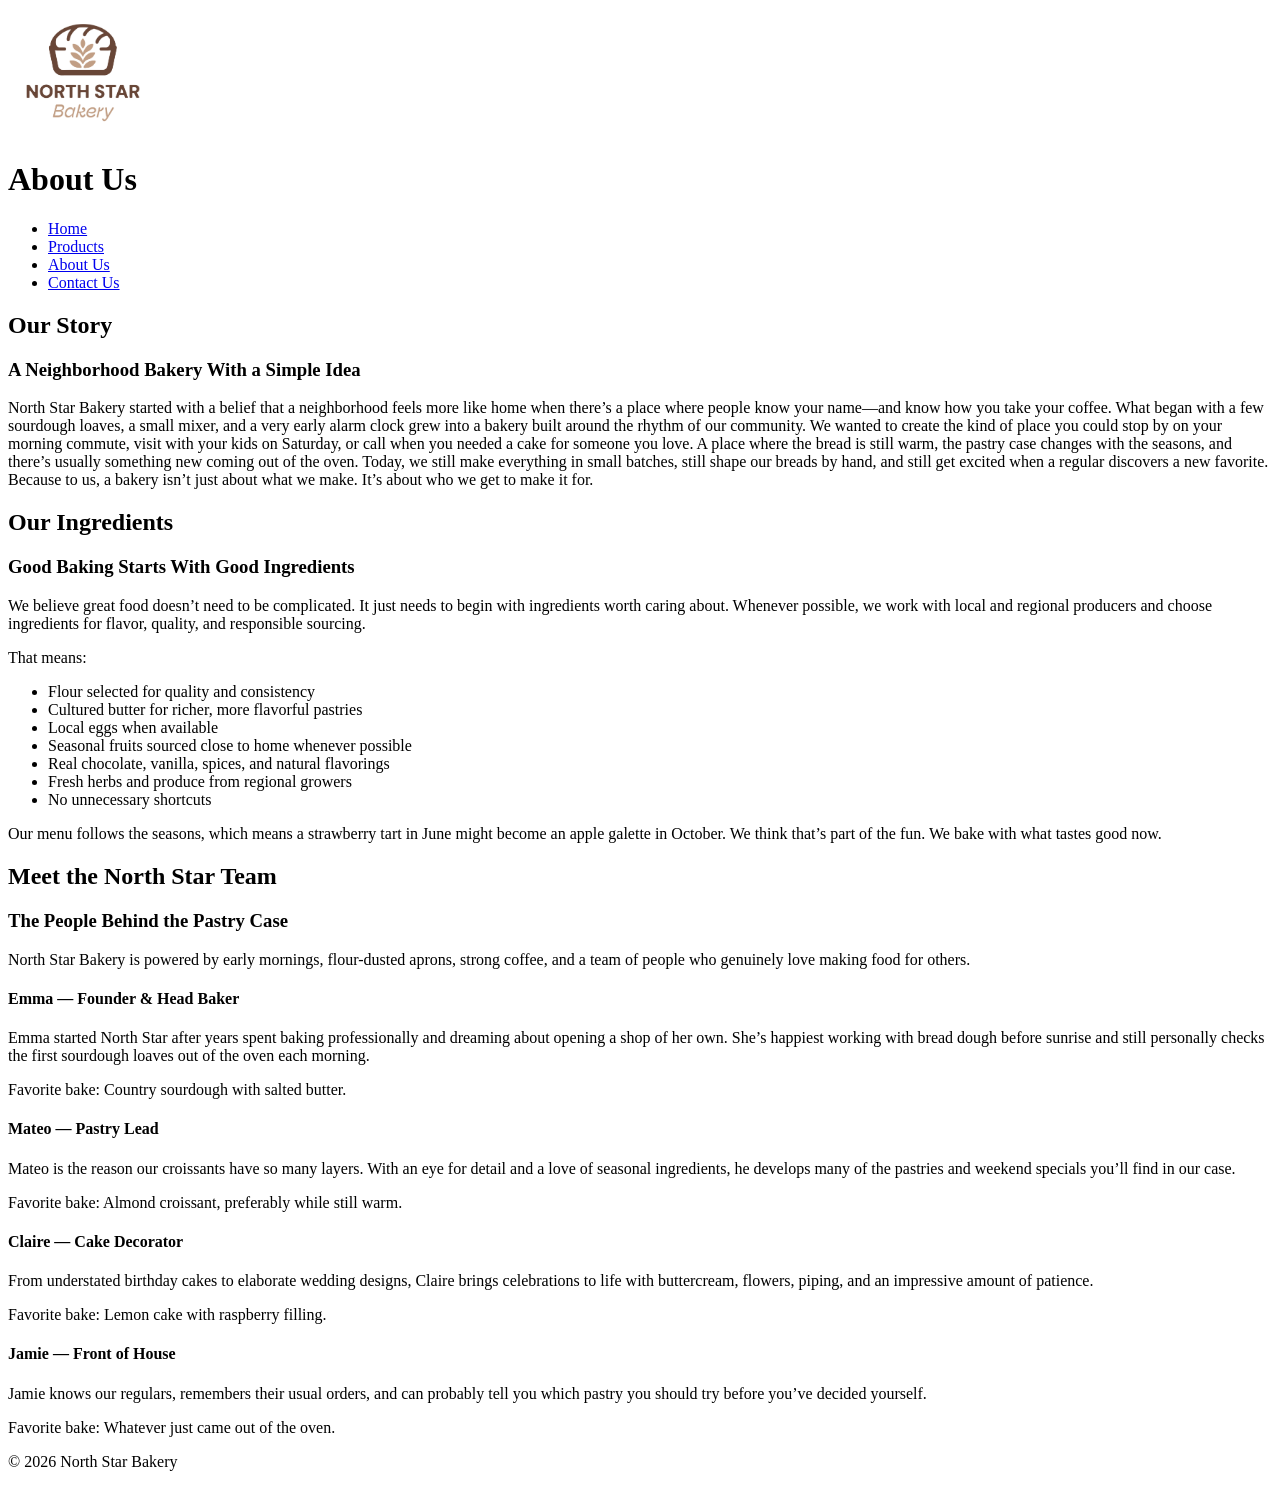
==== pages/about.html @ c11e6767 "Create initial html" ====
<!DOCTYPE html>
<html lang="en">
    <head>
        <meta charset="UTF-8">
        <title>About | North Star Bakery</title>
    </head>

    <main>
        <header>
            <img src="../images/bakery-logo_c.png" width="150" alt="North Star Bakery Logo">

            <h1>About Us</h1>

            <nav aria-label="primary">
                <ul>
                    <li><a href="/index.html">Home</a></li>
                    <li><a href="/pages/products.html">Products</a></li>
                    <li><a href="/pages/about.html" aria-current="page">About Us</a></li>
                    <li><a href="/pages/contact.html">Contact Us</a></li>
                </ul>
            </nav>
        </header>

        <body>
            <!--Story of the bakery-->
            <section>
                <h2>Our Story</h2>

                <h3>A Neighborhood Bakery With a Simple Idea</h3>

                <p>North Star Bakery started with a belief that a neighborhood feels more like home when there’s a place where people know your name—and know how you take your coffee. What began with a few sourdough loaves, a small mixer, and a very early alarm clock grew into a bakery built around the rhythm of our community. We wanted to create the kind of place you could stop by on your morning commute, visit with your kids on Saturday, or call when you needed a cake for someone you love. A place where the bread is still warm, the pastry case changes with the seasons, and there’s usually something new coming out of the oven. Today, we still make everything in small batches, still shape our breads by hand, and still get excited when a regular discovers a new favorite. Because to us, a bakery isn’t just about what we make. It’s about who we get to make it for.</p>
            </section>

            <!--Sourcing Philosophy-->
            <section>
                <h2>Our Ingredients</h2>

                <h3>Good Baking Starts With Good Ingredients</h3>

                <p>We believe great food doesn’t need to be complicated. It just needs to begin with ingredients worth caring about. Whenever possible, we work with local and regional producers and choose ingredients for flavor, quality, and responsible sourcing.</p>
                
                <p>That means:</p>

                <p>
                    <ul>
                        <li>Flour selected for quality and consistency</li>
                        <li>Cultured butter for richer, more flavorful pastries</li>
                        <li>Local eggs when available</li>
                        <li>Seasonal fruits sourced close to home whenever possible</li>
                        <li>Real chocolate, vanilla, spices, and natural flavorings</li>
                        <li>Fresh herbs and produce from regional growers</li>
                        <li>No unnecessary shortcuts</li>
                    </ul>
                </p>

                <p>Our menu follows the seasons, which means a strawberry tart in June might become an apple galette in October. We think that’s part of the fun. We bake with what tastes good now.</p>
            </section>

            <!--Staff Highlights-->
            <section>
                <h2>Meet the North Star Team</h2>

                <h3>The People Behind the Pastry Case</h3>

                <p>North Star Bakery is powered by early mornings, flour-dusted aprons, strong coffee, and a team of people who genuinely love making food for others.</p>

                <h4>Emma — Founder & Head Baker</h4>

                <p>Emma started North Star after years spent baking professionally and dreaming about opening a shop of her own. She’s happiest working with bread dough before sunrise and still personally checks the first sourdough loaves out of the oven each morning.</p>

                <p>Favorite bake: Country sourdough with salted butter.</p>

                <h4>Mateo — Pastry Lead</h4>

                <p>Mateo is the reason our croissants have so many layers. With an eye for detail and a love of seasonal ingredients, he develops many of the pastries and weekend specials you’ll find in our case.</p>

                <p>Favorite bake: Almond croissant, preferably while still warm.</p>

                <h4>Claire — Cake Decorator</h4>

                <p>From understated birthday cakes to elaborate wedding designs, Claire brings celebrations to life with buttercream, flowers, piping, and an impressive amount of patience.</p>

                <p>Favorite bake: Lemon cake with raspberry filling.</p>

                <h4>Jamie — Front of House</h4>

                <p>Jamie knows our regulars, remembers their usual orders, and can probably tell you which pastry you should try before you’ve decided yourself.</p>

                <p>Favorite bake: Whatever just came out of the oven.</p>
            </section>

        </body>

        <footer>
            <p>&copy; 2026 North Star Bakery</p>
        </footer>
    </main>
</html>
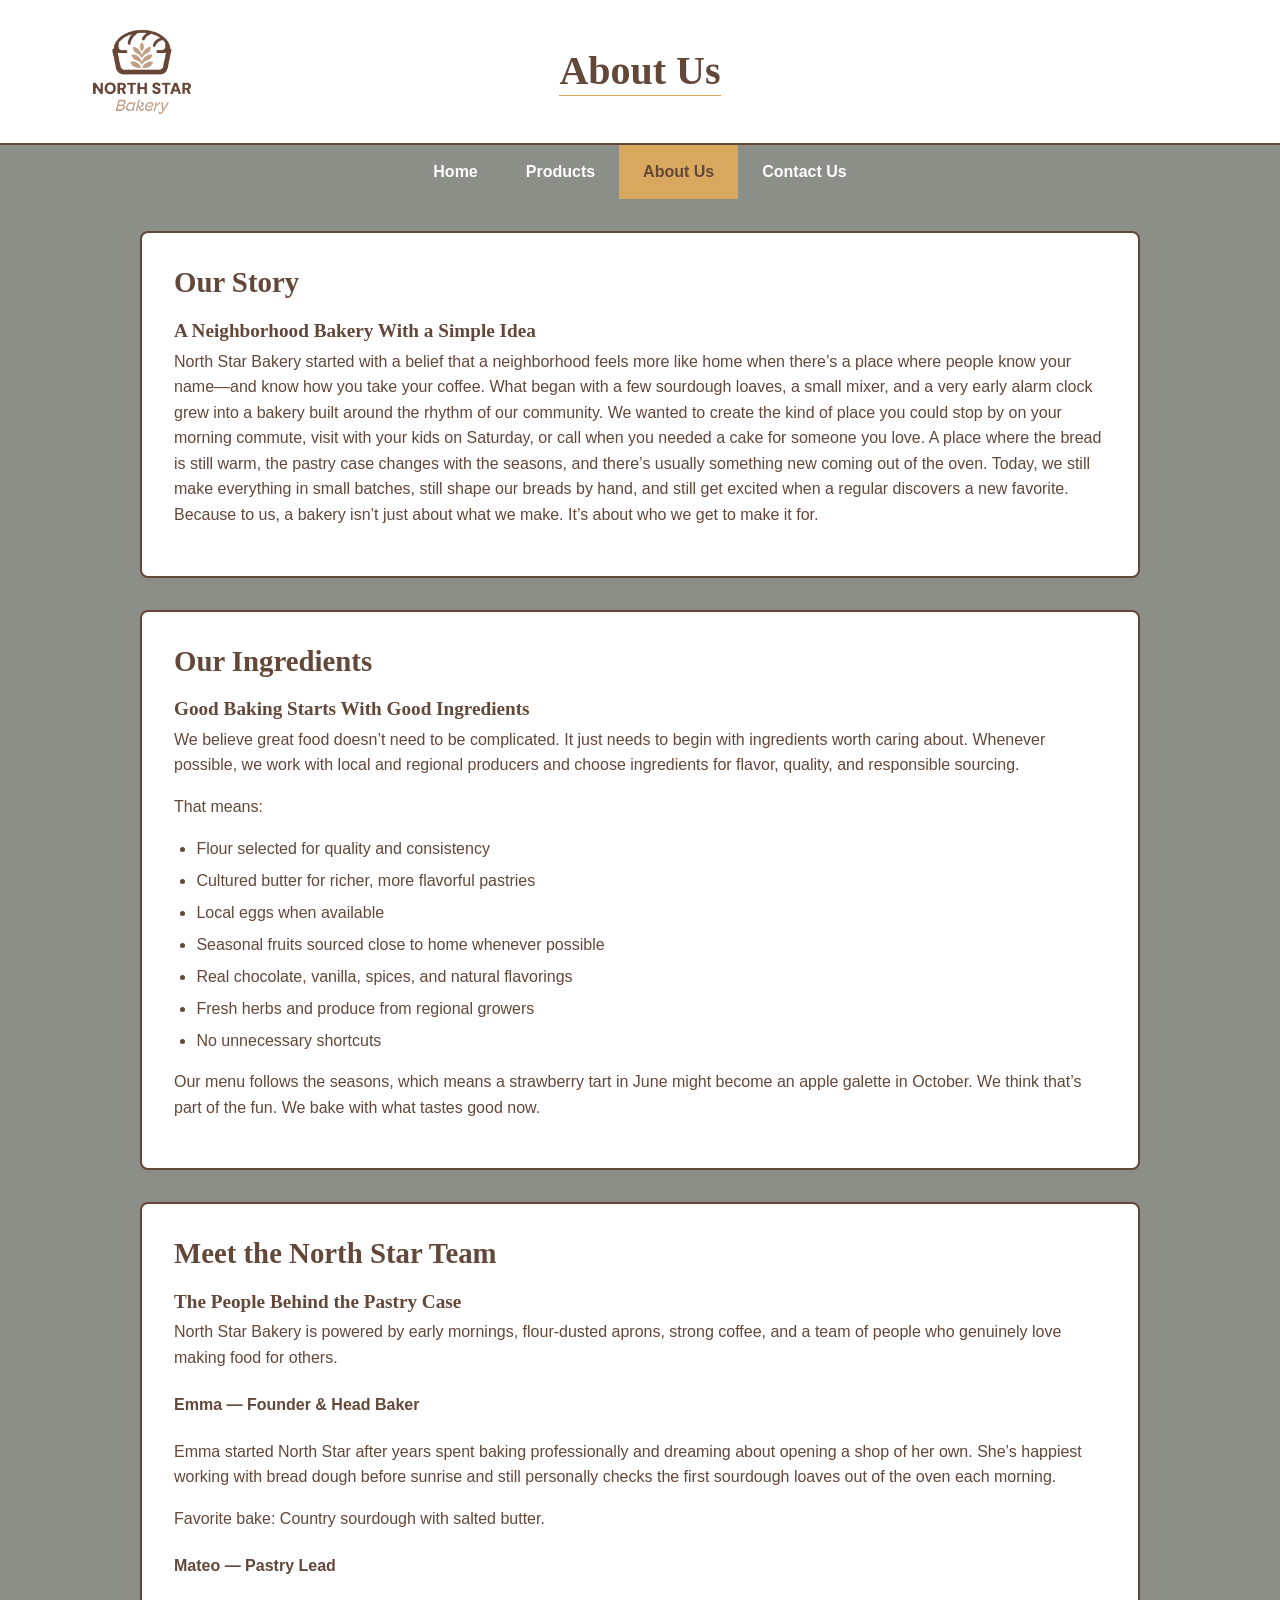
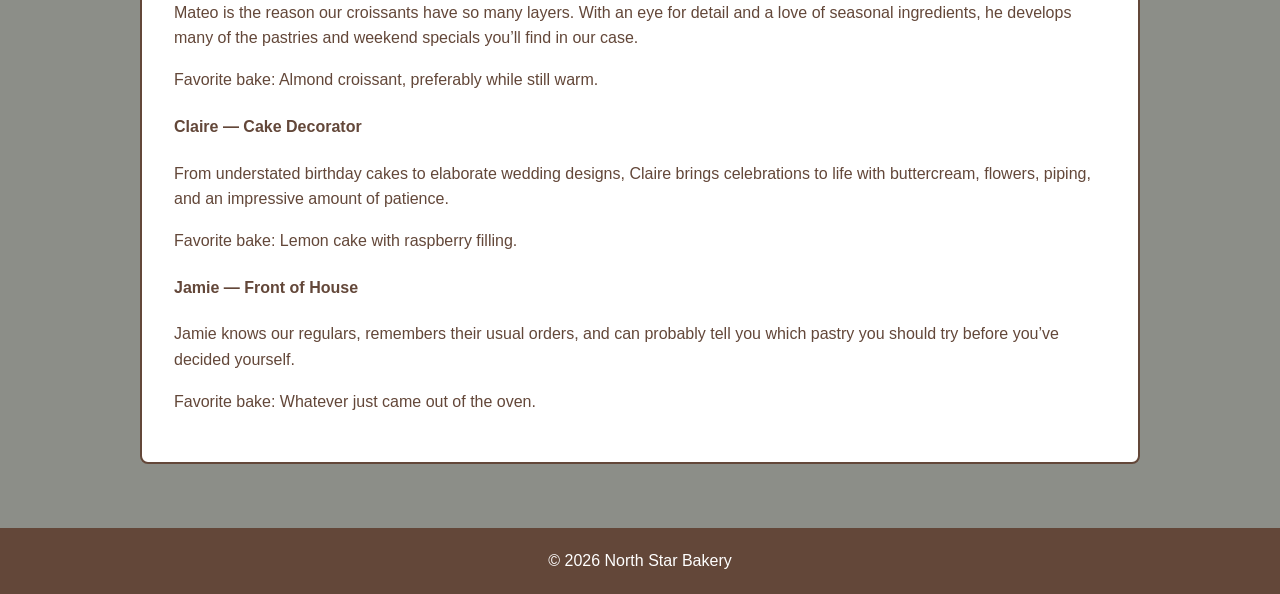
==== commit 92442c4b: "Add CSS" ====
--- a/pages/about.html
+++ b/pages/about.html
@@ -2,16 +2,25 @@
 <html lang="en">
     <head>
         <meta charset="UTF-8">
+
+        <meta name="viewport" content="width=device-width, initial scale=1.0"> 
+
         <title>About | North Star Bakery</title>
+
+        <link rel=stylesheet href="/css/styles.css">
     </head>
 
-    <main>
+    <body>
         <header>
-            <img src="../images/bakery-logo_c.png" width="150" alt="North Star Bakery Logo">
+            <div class="page-banner">
+                <img class="logo" src="../images/bakery-logo_c.png" width="130" alt="North Star Bakery Logo">
 
-            <h1>About Us</h1>
+                <h1>About Us</h1>
 
-            <nav aria-label="primary">
+                <div class="logo-spacer"></div>
+            </div>
+
+            <nav class="main-nav" aria-label="primary">
                 <ul>
                     <li><a href="/index.html">Home</a></li>
                     <li><a href="/pages/products.html">Products</a></li>
@@ -21,7 +30,7 @@
             </nav>
         </header>
 
-        <body>
+        <main class="page-content">
             <!--Story of the bakery-->
             <section>
                 <h2>Our Story</h2>
@@ -41,17 +50,15 @@
                 
                 <p>That means:</p>
 
-                <p>
-                    <ul>
-                        <li>Flour selected for quality and consistency</li>
-                        <li>Cultured butter for richer, more flavorful pastries</li>
-                        <li>Local eggs when available</li>
-                        <li>Seasonal fruits sourced close to home whenever possible</li>
-                        <li>Real chocolate, vanilla, spices, and natural flavorings</li>
-                        <li>Fresh herbs and produce from regional growers</li>
-                        <li>No unnecessary shortcuts</li>
-                    </ul>
-                </p>
+                <ul>
+                    <li>Flour selected for quality and consistency</li>
+                    <li>Cultured butter for richer, more flavorful pastries</li>
+                    <li>Local eggs when available</li>
+                    <li>Seasonal fruits sourced close to home whenever possible</li>
+                    <li>Real chocolate, vanilla, spices, and natural flavorings</li>
+                    <li>Fresh herbs and produce from regional growers</li>
+                    <li>No unnecessary shortcuts</li>
+                </ul>
 
                 <p>Our menu follows the seasons, which means a strawberry tart in June might become an apple galette in October. We think that’s part of the fun. We bake with what tastes good now.</p>
             </section>
@@ -89,10 +96,10 @@
                 <p>Favorite bake: Whatever just came out of the oven.</p>
             </section>
 
-        </body>
+        </main>
 
         <footer>
             <p>&copy; 2026 North Star Bakery</p>
         </footer>
-    </main>
+    </body>
 </html>
--- a/css/styles.css
+++ b/css/styles.css
@@ -0,0 +1,415 @@
+/* ======================================== 
+   North Star Bakery - Main Stylesheet
+   ========================================
+   Color palette:
+   White:          #FFFFFF
+   Cream/Beige:    #F7E8D6
+   Gold:           #D9A85F
+   Brown:          #634739
+   Grey:           #8C8E88
+   ======================================== */
+
+
+/* -- Global Reset ------------------------ */
+
+* {
+    box-sizing: border-box;
+}
+
+
+/* == Base Styles ========================= */
+
+html {
+    font-size: 16px;
+}
+
+body {
+    margin: 0;
+    background-color: #8C8E88;
+    color: #634739;
+    font-family: Arial, Helvetica, sans-serif;
+    line-height: 1.6;
+}
+
+
+/* -- Typography -------------------------- */
+
+h1, 
+h2, 
+h3 {
+    font-family: Georgia, "Times New Roman", serif;
+    color: #634739;
+    line-height: 1.2;
+}
+
+h1 {
+    margin: 0;
+    font-size: 2rem;
+    border-bottom: 1px solid #D9A85F;
+}
+
+h2 {
+    margin-top: 0;
+    margin-bottom: 1rem;
+    font-size: 1.6rem;
+}
+
+h3 {
+    margin-bottom: 0.4rem;
+    font-size: 1.2rem;
+}
+
+p {
+    margin-top: 0;
+    margin-bottom: 1rem;
+}
+
+a {
+    color: #D9A85F;
+}
+
+a:hover {
+    color: #634739;
+}
+
+
+/* -- Page Layout ------------------------- */
+
+main {
+    width: 100%;
+}
+
+.content {
+    width: 90%;
+    max-width: 1100px;
+    margin: 0 auto;
+}
+
+
+/* -- Header / Banner --------------------- */
+
+header {
+    background-color: white;
+}
+
+.page-banner {
+    display: flex;
+    flex-direction: column;
+    align-items: center;
+    justify-content: center;
+    gap: 0.75rem;
+    padding: 1.25rem 5%;
+    text-align: center;
+    border-bottom: 2px solid #634739;
+}
+
+.logo {
+    width: 110px;
+    height: auto;
+}
+
+.logo-spacer {
+    display: none;
+}
+
+
+/* -- Navigation -------------------------- */
+
+.main-nav {
+    background-color: #8C8E88;
+}
+
+.main-nav ul {
+    display: flex;
+    flex-direction: column;
+    margin: 0;
+    padding: 0;
+    list-style: none;
+}
+
+.main-nav li {
+    width: 100%;
+}
+
+.main-nav a {
+    display: block;
+    padding: 0.85rem 1rem;
+    color: white;
+    text-align: center;
+    text-decoration: none;
+    font-weight: bold;
+}
+
+.main-nav a:hover,
+.main-nav a:focus {
+    background-color: #D9A85F;
+    color: #634739;
+}
+
+.main-nav a[aria-current="page"] {
+    background-color: #D9A85F;
+    color: #634739;
+}
+
+
+/* -- Main Content ------------------------ */
+
+.page-content {
+    width: 90%;
+    max-width: 1000px;
+    margin: 0 auto;
+    padding: 1.5rem 0;
+}
+
+section {
+    margin-bottom: 1.5rem;
+    padding: 1.5rem;
+    background-color: white;
+    border-radius: 8px;
+    border: 2px solid #634739;
+}
+
+section ul {
+    padding-left: 1.4rem;
+}
+
+section li {
+    margin-bottom: 0.4rem;
+}
+
+
+/* -- Images ------------------------------ */
+
+section img,
+figure img {
+    display: block;
+    width: 100%;
+    max-width: 600px;
+    height: auto;
+    margin: 1rem auto;
+    border-radius: 6px;
+}
+
+
+/* -- Audio Player ------------------------ */
+
+audio {
+    display: block;
+    width: 100%;
+    max-width: 600px;
+    margin: 1rem auto 0;
+}
+
+
+/* -- Figures ----------------------------- */
+
+figure {
+    margin: 0;
+}
+
+figcaption {
+    margin-top: 0.75rem;
+    color: #634739;
+    text-align: center;
+    font-weight: bold;
+}
+
+
+/* -- Hours ------------------------------- */
+
+.hours-list {
+    list-style: none;
+    padding: 0;
+}
+
+.hours-list li {
+    padding: 0.35rem 0;
+    border-bottom: 1px solid #D9A85F;
+}
+
+
+/* -- Footer ------------------------------ */
+
+footer {
+    padding: 1.25rem;
+    background-color: #634739;
+    color: white;
+    text-align: center;
+}
+
+footer p {
+    margin: 0;
+}
+
+
+/* == Larger Screens ====================== */
+
+@media screen and (min-width: 768px) {
+
+    .page-banner {
+        flex-direction: row;
+        justify-content: space-between;
+        padding: 1rem 6%;
+    }
+
+    .logo {
+        width: 130px;
+    }
+
+    .logo-spacer {
+        display: block;
+        width: 130px;
+    }
+
+    h1 {
+        font-size: 2.5rem;
+    }
+
+    h2 {
+        font-size: 1.8rem;
+    }
+
+    .main-nav ul {
+        flex-direction: row;
+        justify-content: center;
+    }
+
+    .main-nav li {
+        width: auto;
+    }
+
+    .main-nav a {
+        padding: 0.9rem 1.5rem;
+    }
+
+    .page-content {
+        padding: 2rem 0;
+    }
+
+    section {
+        margin-bottom: 2rem;
+        padding: 2rem;
+    }
+}
+
+
+/* == Contact Form ======================== */
+
+form {
+    width: 100%;
+    max-width: 700px;
+    margin: 0 auto;
+}
+
+fieldset {
+    margin-bottom: 1.5rem;
+    padding: 1.25rem;
+    border: 1px solid #D9A85F;
+    border-radius: 8px;
+    background-color: #F7E8D6;
+}
+
+legend {
+    padding: 0 0.5rem;
+    color: #634739;
+    font-family: Georgia, "Times New Roman", serif;
+    font-size: 1.3rem;
+    font-weight: bold;
+}
+
+label {
+    display: inline-block;
+    margin-top: 0.75rem;
+    margin-bottom: 0.35rem;
+    color: #634739;
+    font-weight: bold;
+}
+
+
+/* -- Text/date field/area and dropdown --- */
+input[type="text"],
+input[type="email"],
+input[type="date"],
+select,
+textarea {
+    width: 100%;
+    padding: 0.75rem;
+
+    border: 1px solid #D9A85F;
+    border-radius: 5px;
+
+    background-color: white;
+    color: #634739;
+
+    font-family: Arial, Helvetica, sans-serif;
+    font-size: 1rem;
+
+    transition: border-color 0.2s ease,
+                box-shadow 0.2s ease;
+}
+
+
+/* -- Make select menus easier to use ----- */
+select {
+    cursor: pointer;
+}
+
+
+/* -- Allow textareas to grow vertically -- */
+textarea {
+    min-height: 120px;
+    resize: vertical;
+}
+
+
+/* -- Highlight currently selected field -- */
+input:focus,
+select:focus,
+textarea:focus {
+    outline: none;
+    border-color: #634739;
+    box-shadow: 0 0 0 3px rgba(217, 168, 95, 0.35);
+}
+
+
+/* -- Submit Button ----------------------- */
+button[type="submit"] {
+    width: 100%;
+    padding: 0.85rem 1.5rem;
+
+    border: none;
+    border-radius: 5px;
+
+    background-color: #634739;
+    color: white;
+
+    font-family: Arial, Helvetica, sans-serif;
+    font-size: 1rem;
+    font-weight: bold;
+
+    cursor: pointer;
+
+    transition: background-color 0.2s ease,
+                color 0.2s ease;
+}
+
+button[type="submit"]:hover,
+button[type="submit"]:focus {
+    background-color: #D9A85F;
+    color: #634739;
+}
+
+
+/* == Contact Form - Larger Screens ======= */
+
+@media screen and (min-width: 768px) {
+
+    fieldset {
+        padding: 1.75rem;
+    }
+
+    button[type="submit"] {
+        width: auto;
+        min-width: 180px;
+    }
+}
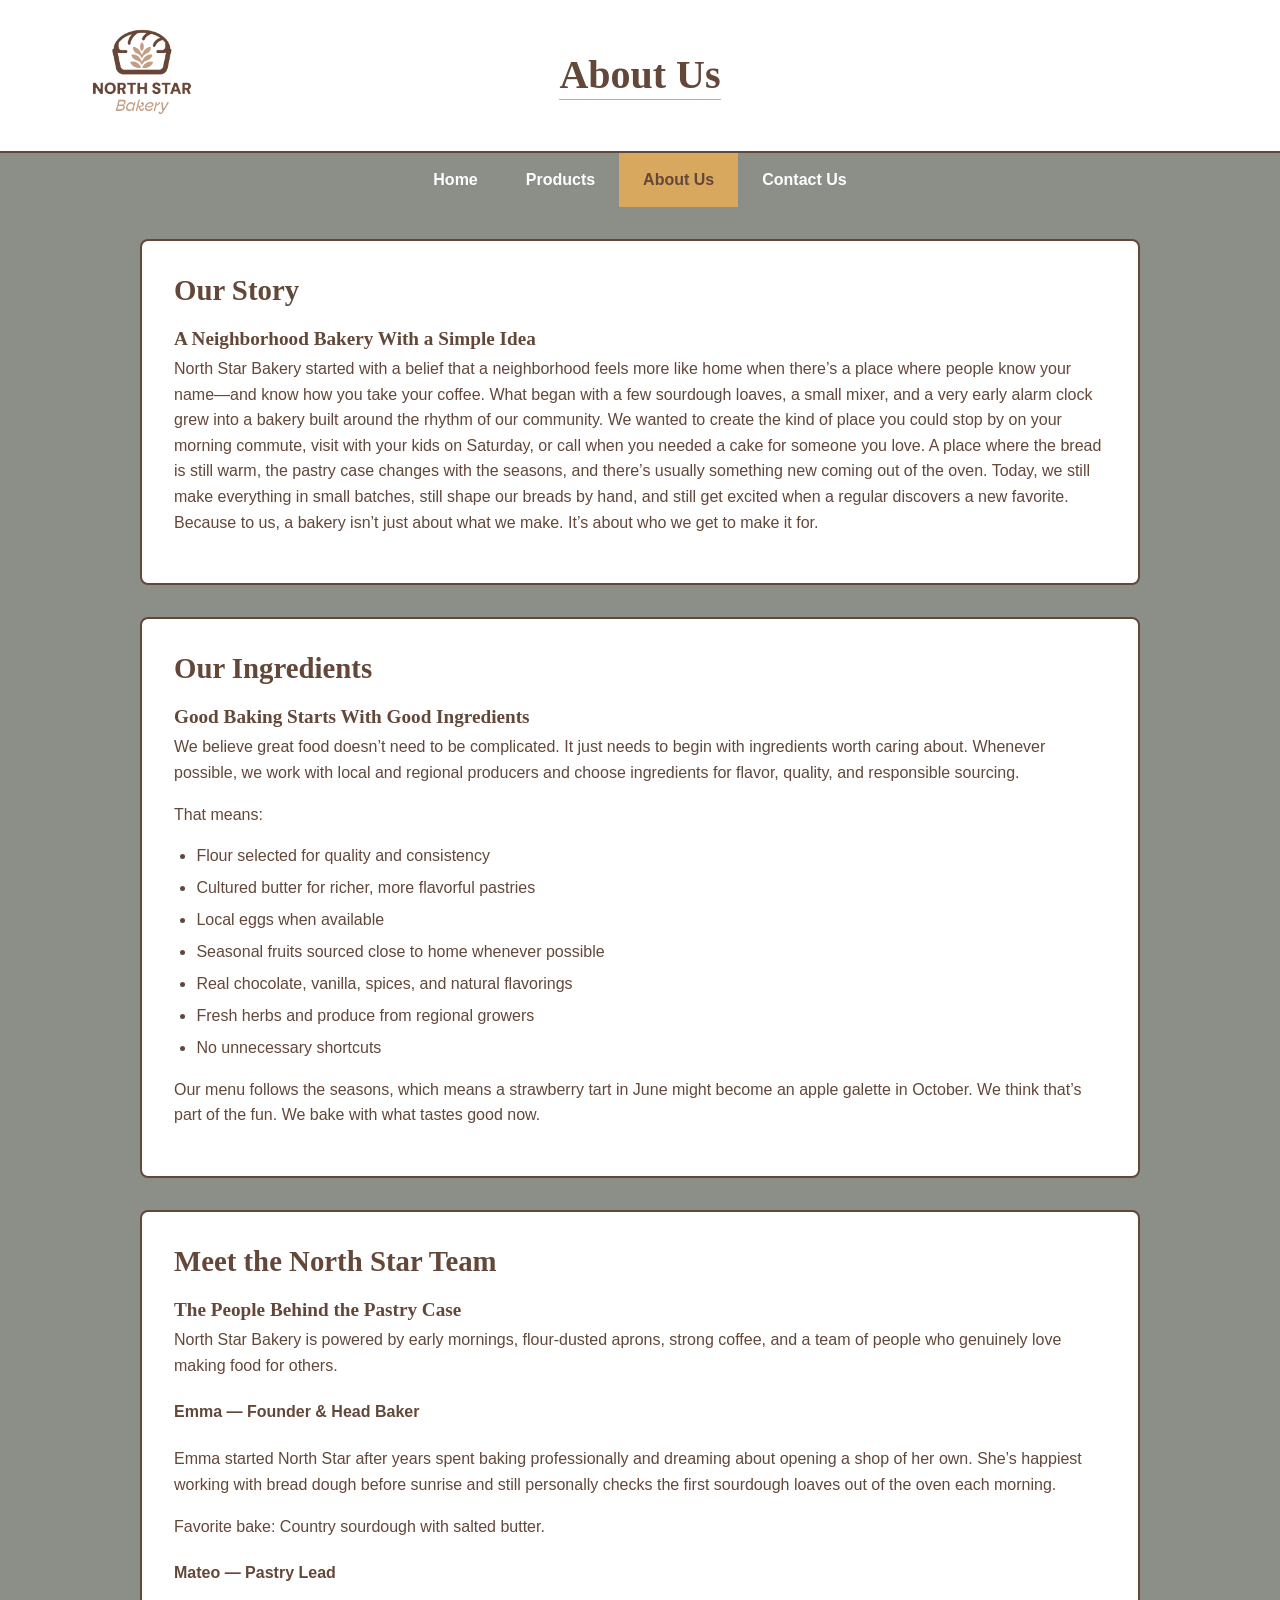
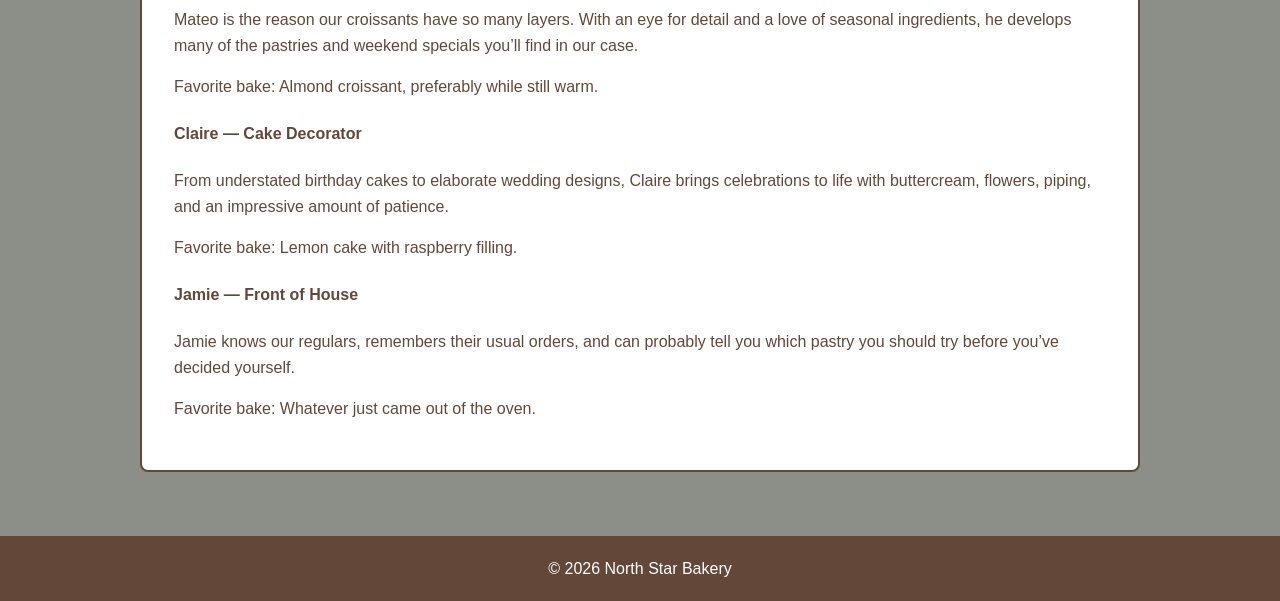
==== commit 84737825: "Add link to Home to logo" ====
--- a/pages/about.html
+++ b/pages/about.html
@@ -13,7 +13,9 @@
     <body>
         <header>
             <div class="page-banner">
-                <img class="logo" src="../images/bakery-logo_c.png" width="130" alt="North Star Bakery Logo">
+                <a href="/index.html">
+                    <img class="logo" src="/images/bakery-logo_c.png" width="130" alt="North Star Bakery Logo">
+                </a>
 
                 <h1>About Us</h1>
 
--- a/css/styles.css
+++ b/css/styles.css
@@ -10,7 +10,7 @@
    ======================================== */
 
 
-/* -- Global Reset ------------------------ */
+/* == Global Reset ======================== */
 
 * {
     box-sizing: border-box;
@@ -65,24 +65,11 @@
 }
 
 a {
+    color: #634739;
+}
+
+a:hover {
     color: #D9A85F;
-}
-
-a:hover {
-    color: #634739;
-}
-
-
-/* -- Page Layout ------------------------- */
-
-main {
-    width: 100%;
-}
-
-.content {
-    width: 90%;
-    max-width: 1100px;
-    margin: 0 auto;
 }
 
 
@@ -154,6 +141,10 @@
 
 /* -- Main Content ------------------------ */
 
+main {
+    width: 100%;
+}
+
 .page-content {
     width: 90%;
     max-width: 1000px;
